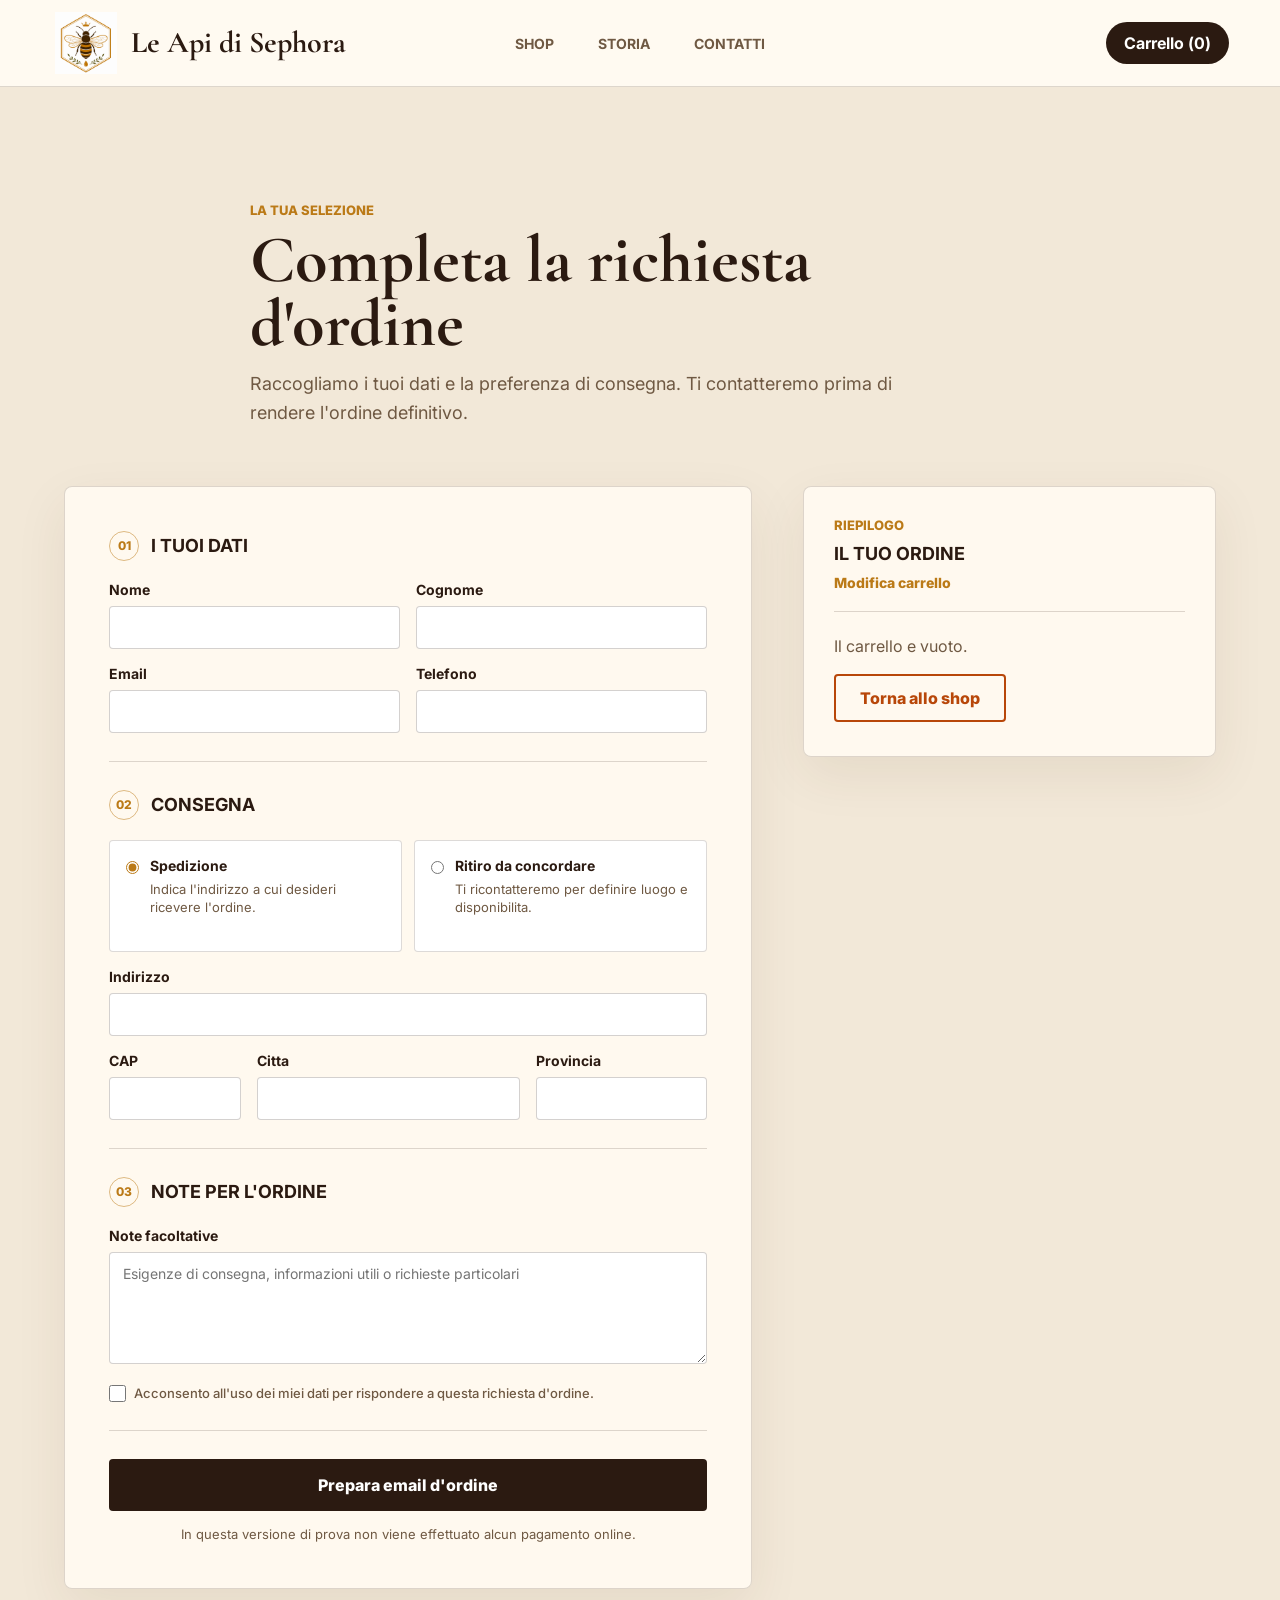
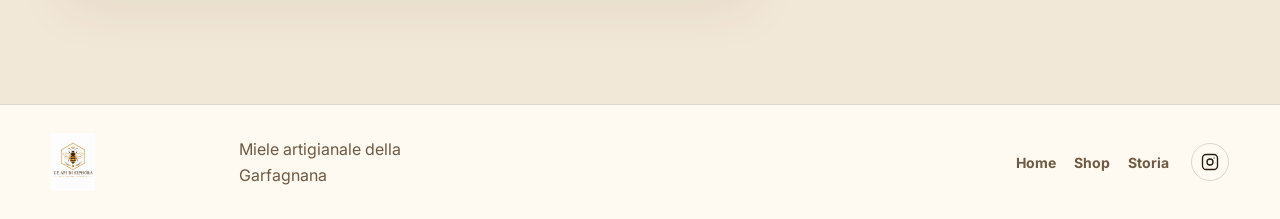
==== checkout.html @ 90dd8af6 "Add files via upload" ====
﻿<!doctype html>
<html lang="it">
  <head>
    <meta charset="utf-8">
    <meta name="viewport" content="width=device-width, initial-scale=1">
    <title>Checkout | Le Api di Sephora</title>
    <meta
      name="description"
      content="Completa la richiesta d'ordine di Le Api di Sephora."
    >
    <link rel="preconnect" href="https://fonts.googleapis.com">
    <link rel="preconnect" href="https://fonts.gstatic.com" crossorigin>
    <link
      href="https://fonts.googleapis.com/css2?family=Cormorant+Garamond:wght@500;600;700&family=Inter:wght@400;500;600;700&display=swap"
      rel="stylesheet"
    >
    <link rel="icon" type="image/png" href="logo-sephora.png">
    <link rel="stylesheet" href="styles.css">
  </head>
  <body class="checkout-body">
    <header class="site-header">
      <a class="brand" href="index.html#home" aria-label="Torna alla home - Le Api di Sephora" title="Torna alla home">
        <img src="logo-mark.png" alt="">
        <span>Le Api di Sephora</span>
      </a>
      <nav class="site-nav" aria-label="Navigazione principale">
        <a href="shop.html">Shop</a>
        <a href="index.html#storia">Storia</a>
        <a href="index.html#contatti">Contatti</a>
      </nav>
      <a class="header-action" href="shop.html#carrello">Carrello (<span id="cartCount">0</span>)</a>
    </header>

    <main>
      <section class="checkout-section" aria-labelledby="checkout-title">
        <div class="checkout-intro">
          <p class="eyebrow">La tua selezione</p>
          <h1 id="checkout-title">Completa la richiesta d'ordine</h1>
          <p>Raccogliamo i tuoi dati e la preferenza di consegna. Ti contatteremo prima di rendere l'ordine definitivo.</p>
        </div>

        <div class="checkout-layout" id="checkoutStage">
          <form class="checkout-form" id="checkoutForm">
            <section class="checkout-form-section" aria-labelledby="customer-title">
              <div class="checkout-section-heading">
                <span>01</span>
                <h2 id="customer-title">I tuoi dati</h2>
              </div>
              <div class="form-grid form-grid-two">
                <label>
                  Nome
                  <input type="text" name="firstName" autocomplete="given-name" required>
                </label>
                <label>
                  Cognome
                  <input type="text" name="lastName" autocomplete="family-name" required>
                </label>
              </div>
              <div class="form-grid form-grid-two">
                <label>
                  Email
                  <input type="email" name="email" autocomplete="email" required>
                </label>
                <label>
                  Telefono
                  <input type="tel" name="phone" autocomplete="tel" required>
                </label>
              </div>
            </section>

            <section class="checkout-form-section" aria-labelledby="delivery-title">
              <div class="checkout-section-heading">
                <span>02</span>
                <h2 id="delivery-title">Consegna</h2>
              </div>
              <div class="delivery-options" role="radiogroup" aria-label="Modalita di consegna">
                <label class="delivery-option">
                  <input type="radio" name="delivery" value="Spedizione" checked>
                  <span>
                    <strong>Spedizione</strong>
                    <small>Indica l'indirizzo a cui desideri ricevere l'ordine.</small>
                  </span>
                </label>
                <label class="delivery-option">
                  <input type="radio" name="delivery" value="Ritiro da concordare">
                  <span>
                    <strong>Ritiro da concordare</strong>
                    <small>Ti ricontatteremo per definire luogo e disponibilita.</small>
                  </span>
                </label>
              </div>

              <div class="shipping-fields" id="shippingFields">
                <div class="form-grid">
                  <label>
                    Indirizzo
                    <input type="text" name="address" autocomplete="street-address" required>
                  </label>
                </div>
                <div class="form-grid form-grid-three">
                  <label>
                    CAP
                    <input type="text" name="postalCode" inputmode="numeric" autocomplete="postal-code" required>
                  </label>
                  <label>
                    Citta
                    <input type="text" name="city" autocomplete="address-level2" required>
                  </label>
                  <label>
                    Provincia
                    <input type="text" name="province" autocomplete="address-level1" required>
                  </label>
                </div>
              </div>
            </section>

            <section class="checkout-form-section" aria-labelledby="notes-title">
              <div class="checkout-section-heading">
                <span>03</span>
                <h2 id="notes-title">Note per l'ordine</h2>
              </div>
              <label>
                Note facoltative
                <textarea name="notes" rows="4" placeholder="Esigenze di consegna, informazioni utili o richieste particolari"></textarea>
              </label>
              <label class="consent-label">
                <input type="checkbox" name="privacy" required>
                <span>Acconsento all'uso dei miei dati per rispondere a questa richiesta d'ordine.</span>
              </label>
            </section>

            <button class="submit-order-button" type="submit">Prepara email d'ordine</button>
            <p class="checkout-disclaimer">In questa versione di prova non viene effettuato alcun pagamento online.</p>
          </form>

          <aside class="checkout-summary" aria-labelledby="summary-title">
            <div class="checkout-summary-heading">
              <p class="eyebrow">Riepilogo</p>
              <h2 id="summary-title">Il tuo ordine</h2>
              <a href="shop.html#carrello">Modifica carrello</a>
            </div>
            <div class="checkout-empty" id="checkoutEmpty" hidden>
              <p>Il carrello e vuoto.</p>
              <a class="secondary-link" href="shop.html">Torna allo shop</a>
            </div>
            <div id="checkoutContent">
              <div class="checkout-items" id="checkoutItems" aria-live="polite"></div>
              <div class="checkout-totals">
                <div>
                  <span>Totale prodotti</span>
                  <strong id="checkoutSubtotal">EUR 0,00</strong>
                </div>
                <p>Il costo della consegna viene comunicato prima della conferma.</p>
              </div>
            </div>
          </aside>
        </div>

        <section class="checkout-success" id="checkoutSuccess" hidden aria-live="polite">
          <p class="eyebrow">Richiesta pronta</p>
          <h2>Il riepilogo e pronto per essere inviato.</h2>
          <p>Abbiamo aperto il tuo programma email con i dettagli dell'ordine. Invia il messaggio per ricevere la conferma di disponibilita.</p>
          <a class="primary-link" href="shop.html">Torna allo shop</a>
        </section>
      </section>
    </main>

    <footer class="site-footer">
      <div class="footer-brand">
        <img src="logo-sephora.png" alt="Le Api di Sephora">
        <p>Miele artigianale della Garfagnana</p>
      </div>
      <div class="footer-actions">
        <nav class="footer-nav" aria-label="Navigazione a fondo pagina">
          <a href="index.html#home">Home</a>
          <a href="shop.html">Shop</a>
          <a href="index.html#storia">Storia</a>
        </nav>
        <div class="footer-socials" aria-label="Social">
          <a class="social-link" href="https://www.instagram.com/leapidisephora/" target="_blank" rel="noopener noreferrer" aria-label="Segui Le Api di Sephora su Instagram" title="Instagram">
            <svg viewBox="0 0 24 24" aria-hidden="true" focusable="false">
              <rect x="2" y="2" width="20" height="20" rx="5" ry="5"></rect>
              <circle cx="12" cy="12" r="4"></circle>
              <circle cx="17.5" cy="6.5" r="0.8" fill="currentColor" stroke="none"></circle>
            </svg>
          </a>
        </div>
      </div>
    </footer>
    <script src="script.js" defer></script>
  </body>
</html>
---- styles.css ----
:root {
  --ink: #2b1a11;
  --muted: #6f5943;
  --honey: #bb7a17;
  --gold: #d99d2b;
  --cream: #fffaf1;
  --paper: #f8f0df;
  --leaf: #4f6f44;
  --line: rgba(43, 26, 17, 0.16);
  --shadow: 0 20px 60px rgba(80, 48, 17, 0.14);
  --header-height: 86px;
}

* {
  box-sizing: border-box;
}

html {
  scroll-behavior: smooth;
  scroll-padding-top: 96px;
}

body {
  margin: 0;
  color: var(--ink);
  background: var(--cream);
  font-family: Inter, system-ui, -apple-system, BlinkMacSystemFont, "Segoe UI", sans-serif;
}

img {
  display: block;
  max-width: 100%;
}

a {
  color: inherit;
}

.sr-only {
  position: absolute;
  width: 1px;
  height: 1px;
  padding: 0;
  margin: -1px;
  overflow: hidden;
  clip: rect(0, 0, 0, 0);
  white-space: nowrap;
  border: 0;
}

.site-header {
  position: sticky;
  top: 0;
  z-index: 100;
  display: grid;
  grid-template-columns: minmax(240px, 1fr) auto 1fr;
  align-items: center;
  gap: 24px;
  min-height: 86px;
  padding: 8px clamp(18px, 4vw, 56px);
  background: rgba(255, 250, 241, 0.92);
  border-bottom: 1px solid var(--line);
  backdrop-filter: blur(18px);
}

.brand {
  display: inline-flex;
  align-items: center;
  gap: 14px;
  width: max-content;
  max-width: 100%;
  min-height: 68px;
  padding: 4px 10px 4px 4px;
  border-radius: 8px;
  text-decoration: none;
  transition: background 160ms ease, transform 160ms ease;
}

.brand:hover,
.brand:focus-visible {
  background: rgba(187, 122, 23, 0.1);
}

.brand:focus-visible {
  outline: 3px solid rgba(187, 122, 23, 0.34);
  outline-offset: 3px;
}

.brand img {
  flex: 0 0 auto;
  width: 62px;
  height: 62px;
  object-fit: contain;
  object-position: left center;
}

.brand span {
  color: var(--ink);
  font-family: "Cormorant Garamond", Georgia, serif;
  font-size: clamp(25px, 2.35vw, 36px);
  font-weight: 700;
  line-height: 1;
  white-space: nowrap;
}

.site-nav {
  display: flex;
  justify-content: center;
  gap: clamp(18px, 4vw, 44px);
  font-size: 14px;
  font-weight: 700;
  text-transform: uppercase;
}

.site-nav a,
.header-action,
.product-card a {
  text-decoration: none;
}

.site-nav a {
  color: var(--muted);
}

.site-nav a:hover {
  color: var(--ink);
}

.site-nav a[aria-current="page"] {
  color: var(--ink);
}

.header-action {
  justify-self: end;
  display: inline-flex;
  align-items: center;
  justify-content: center;
  min-width: 108px;
  min-height: 42px;
  padding: 10px 18px;
  color: white;
  background: var(--ink);
  border-radius: 999px;
  font-weight: 700;
}

.hero {
  position: relative;
  display: grid;
  place-items: center;
  overflow: hidden;
  scroll-margin-top: 96px;
  height: auto;
  min-height: 0;
  background: #f8f0df;
}

.hero img {
  width: 100%;
  height: auto;
  max-width: none;
  max-height: none;
  object-fit: contain;
  object-position: center;
}

.intro-band {
  display: grid;
  grid-template-columns: repeat(3, minmax(0, 1fr));
  gap: 1px;
  background: var(--line);
  border-top: 1px solid var(--line);
  border-bottom: 1px solid var(--line);
}

.intro-item {
  min-height: 170px;
  padding: clamp(24px, 4vw, 42px);
  background: var(--cream);
}

.intro-icon {
  display: grid;
  place-items: center;
  width: 42px;
  height: 42px;
  margin-bottom: 18px;
  color: var(--honey);
  border: 1px solid rgba(187, 122, 23, 0.5);
  border-radius: 50%;
  font-family: "Cormorant Garamond", serif;
  font-weight: 700;
}

.intro-item strong {
  display: block;
  margin-bottom: 8px;
  font-size: 15px;
  text-transform: uppercase;
}

.intro-item p,
.product-card p,
.story-band p,
.contact-copy p,
.site-footer p {
  margin: 0;
  color: var(--muted);
  line-height: 1.65;
}

.home-shop-teaser {
  display: grid;
  grid-template-columns: minmax(300px, 0.95fr) minmax(360px, 1.05fr);
  align-items: center;
  gap: clamp(28px, 5vw, 80px);
  min-height: clamp(480px, 56vw, 680px);
  padding: clamp(58px, 8vw, 112px) clamp(24px, 6vw, 92px);
  background: #d2c2ad;
}

.home-shop-copy {
  position: relative;
  max-width: 720px;
}

.home-shop-intro {
  display: flex;
  align-items: center;
  gap: 10px;
  margin-bottom: 8px;
}

.home-shop-intro .eyebrow {
  margin: 0;
}

.bee-accent {
  display: block;
  flex: 0 0 auto;
  width: clamp(42px, 4vw, 56px);
  height: auto;
  margin: 0;
  filter: drop-shadow(0 9px 12px rgba(64, 37, 14, 0.18));
  pointer-events: none;
  transform: rotate(-7deg);
}

.home-shop-copy h2 {
  margin: 0;
  color: #b84709;
  font-family: Inter, system-ui, -apple-system, BlinkMacSystemFont, "Segoe UI", sans-serif;
  font-size: clamp(34px, 5vw, 60px);
  font-weight: 900;
  line-height: 0.98;
  text-transform: uppercase;
}

.home-shop-copy p:not(.eyebrow) {
  max-width: 680px;
  margin: 22px 0 0;
  color: #201611;
  font-size: clamp(17px, 1.55vw, 21px);
  line-height: 1.55;
}

.teaser-actions {
  display: flex;
  flex-wrap: wrap;
  gap: 14px;
  margin-top: 30px;
}

.primary-link,
.secondary-link {
  display: inline-flex;
  align-items: center;
  justify-content: center;
  min-height: 48px;
  padding: 12px 24px;
  border-radius: 4px;
  font-weight: 800;
  text-decoration: none;
}

.primary-link {
  color: white;
  background: #b84709;
}

.secondary-link {
  color: #b84709;
  border: 2px solid #b84709;
}

.home-shop-image {
  align-self: stretch;
  display: grid;
  align-items: end;
  margin: 0;
  overflow: hidden;
}

.home-shop-image img {
  width: 100%;
  height: 100%;
  max-width: none;
  object-fit: cover;
  object-position: 76% 62%;
}

.shop-section {
  width: 100%;
  margin: 0;
  padding: clamp(68px, 9vw, 116px) 0;
  background: #ffffff;
}

.section-heading {
  display: flex;
  align-items: end;
  justify-content: space-between;
  gap: 24px;
  margin-bottom: 30px;
}

.shop-note {
  max-width: 360px;
  margin: 0;
  color: var(--muted);
  line-height: 1.55;
}

.shop-layout {
  width: min(1320px, calc(100% - 48px));
  margin: 0 auto;
  display: grid;
  grid-template-columns: minmax(220px, 285px) minmax(0, 1fr);
  gap: clamp(28px, 4.8vw, 64px);
  align-items: start;
}

.catalog-sidebar {
  position: sticky;
  top: calc(var(--header-height) + 24px);
  display: grid;
  gap: 34px;
  align-self: start;
}

.shop-search h2,
.shop-categories h2 {
  margin: 0 0 14px;
  font-family: Inter, system-ui, -apple-system, BlinkMacSystemFont, "Segoe UI", sans-serif;
  font-size: 18px;
  line-height: 1.15;
  text-transform: uppercase;
}

.shop-search input {
  width: 100%;
  min-height: 42px;
  border: 0;
  border-bottom: 1px solid rgba(43, 26, 17, 0.22);
  border-radius: 0;
  padding: 8px 0;
  color: var(--ink);
  background: transparent;
  font: inherit;
  font-size: 16px;
}

.shop-search input:focus {
  outline: 0;
  border-color: var(--ink);
}

.shop-categories {
  display: grid;
  gap: 6px;
}

.shop-categories button {
  width: 100%;
  border: 0;
  padding: 3px 0;
  color: var(--ink);
  background: transparent;
  font: inherit;
  font-size: 18px;
  line-height: 1.35;
  text-align: left;
  cursor: pointer;
}

.shop-categories button:hover,
.shop-categories button.is-active {
  color: var(--honey);
}

.shop-main {
  min-width: 0;
}

.shop-toolbar {
  display: flex;
  align-items: center;
  justify-content: space-between;
  gap: 18px;
  margin-bottom: 24px;
  color: var(--ink);
  font-size: 12px;
  font-weight: 700;
  text-transform: uppercase;
}

.shop-toolbar p {
  margin: 0;
}

.filter-button {
  min-height: 34px;
  border: 1px solid rgba(43, 26, 17, 0.22);
  border-radius: 4px;
  padding: 7px 14px;
  color: var(--ink);
  background: white;
  font: inherit;
  font-weight: 800;
  text-transform: uppercase;
}

.sort-label select {
  min-height: 36px;
  border: 0;
  padding: 6px 22px 6px 8px;
  color: var(--ink);
  background: transparent;
  font: inherit;
  font-size: 14px;
  text-transform: none;
}

.eyebrow,
.product-kicker {
  margin: 0 0 8px;
  color: var(--honey);
  font-size: 13px;
  font-weight: 800;
  text-transform: uppercase;
}

h2,
h3 {
  font-family: "Cormorant Garamond", Georgia, serif;
  letter-spacing: 0;
}

h2 {
  max-width: 720px;
  margin: 0;
  font-size: clamp(38px, 6vw, 72px);
  line-height: 0.95;
}

h3 {
  margin: 0 0 16px;
  font-size: clamp(30px, 4vw, 44px);
  line-height: 1;
}

.product-grid {
  display: grid;
  grid-template-columns: repeat(3, minmax(0, 1fr));
  gap: 42px 24px;
}

.product-card {
  min-height: auto;
  display: grid;
  gap: 16px;
  padding: 0;
  background: transparent;
  border: 0;
  border-radius: 0;
  box-shadow: none;
}

.product-card.featured {
  background: transparent;
}

.product-card[hidden] {
  display: none;
}

.product-media {
  margin: 0;
  aspect-ratio: 1;
  overflow: hidden;
  background: #dfddd7;
  border: 1px solid rgba(43, 26, 17, 0.08);
  border-radius: 3px;
}

.product-media img {
  width: 100%;
  height: 100%;
  max-width: none;
  object-fit: cover;
  object-position: var(--focus, center) 66%;
  transform: scale(1.18);
  transition: transform 420ms ease, filter 420ms ease;
}

.product-card:hover .product-media img {
  filter: saturate(1.04);
  transform: scale(1.24);
}

.product-info {
  display: grid;
  gap: 9px;
}

body.enhanced-motion .product-card {
  opacity: 0;
  transform: translateY(18px);
  transition: opacity 420ms ease, transform 420ms ease;
}

body.enhanced-motion .product-card.is-visible {
  opacity: 1;
  transform: translateY(0);
}

.product-info .product-kicker {
  margin-bottom: 0;
}

.product-card h3 {
  margin: 0;
  font-family: Inter, system-ui, -apple-system, BlinkMacSystemFont, "Segoe UI", sans-serif;
  font-size: clamp(18px, 1.75vw, 23px);
  font-weight: 900;
  line-height: 1.08;
  text-transform: uppercase;
}

.product-info > p:not(.product-kicker) {
  min-height: 42px;
  margin: 0;
  color: var(--muted);
  font-size: 14px;
  line-height: 1.45;
}

.price-row {
  display: flex;
  align-items: baseline;
  justify-content: space-between;
  gap: 12px;
  margin-top: 2px;
  padding-top: 0;
}

.price-row strong {
  color: var(--ink);
  font-size: 16px;
}

.price-row span,
.select-label,
.buy-row label {
  color: var(--muted);
  font-size: 11px;
  font-weight: 800;
  text-transform: uppercase;
}

.select-label {
  display: grid;
  gap: 8px;
  margin-top: 4px;
}

.select-label select,
.buy-row input {
  width: 100%;
  min-height: 38px;
  border: 1px solid rgba(43, 26, 17, 0.18);
  border-radius: 4px;
  padding: 8px 9px;
  color: var(--ink);
  background: white;
  font: inherit;
}

.buy-row {
  display: grid;
  grid-template-columns: 72px 1fr;
  gap: 8px;
  align-items: end;
  margin-top: 4px;
}

.buy-row label {
  display: grid;
  gap: 8px;
}

.buy-row button,
.checkout-button {
  display: inline-flex;
  align-items: center;
  justify-content: center;
  min-height: 40px;
  border: 0;
  border-radius: 4px;
  color: white;
  background: var(--ink);
  font: inherit;
  font-weight: 800;
  text-decoration: none;
  cursor: pointer;
}

.buy-row button:hover,
.checkout-button:hover {
  background: var(--honey);
}

.cart-panel {
  position: relative;
  top: auto;
  padding: 22px 0 0;
  background: transparent;
  border: 0;
  border-top: 1px solid rgba(43, 26, 17, 0.18);
  border-radius: 0;
  box-shadow: none;
}

.cart-heading h2 {
  margin: 0 0 16px;
  font-family: Inter, system-ui, -apple-system, BlinkMacSystemFont, "Segoe UI", sans-serif;
  font-size: 18px;
  line-height: 1.15;
  text-transform: uppercase;
}

.cart-empty {
  padding: 18px 0;
  color: var(--muted);
  line-height: 1.5;
}

.cart-list {
  display: grid;
  gap: 12px;
}

.cart-item {
  display: grid;
  gap: 8px;
  padding: 14px 0;
  border-top: 1px solid var(--line);
}

.cart-item:first-child {
  border-top: 0;
}

.cart-item-title {
  display: flex;
  justify-content: space-between;
  gap: 12px;
  font-weight: 800;
}

.cart-item-meta,
.cart-item-actions {
  display: flex;
  align-items: center;
  justify-content: space-between;
  gap: 10px;
  color: var(--muted);
  font-size: 14px;
}

.cart-item-actions button {
  min-width: 30px;
  height: 30px;
  border: 1px solid var(--line);
  border-radius: 4px;
  color: var(--ink);
  background: #fffaf1;
  font-weight: 800;
  cursor: pointer;
}

.cart-total {
  display: flex;
  align-items: center;
  justify-content: space-between;
  gap: 12px;
  margin-top: 18px;
  padding-top: 18px;
  border-top: 1px solid var(--line);
  font-size: 18px;
  font-weight: 800;
}

.checkout-button {
  width: 100%;
  margin-top: 18px;
}

.copy-order-button,
.clear-cart-button {
  width: 100%;
  min-height: 38px;
  margin-top: 10px;
  border: 1px solid rgba(43, 26, 17, 0.18);
  border-radius: 4px;
  background: transparent;
  color: var(--ink);
  font: inherit;
  font-weight: 800;
  cursor: pointer;
}

.copy-order-button:hover,
.clear-cart-button:hover {
  border-color: rgba(187, 122, 23, 0.5);
  background: #fff4dc;
}

.cart-status {
  min-height: 22px;
  margin: 12px 0 0;
  color: var(--leaf);
  font-size: 14px;
  font-weight: 800;
}

.checkout-button.disabled {
  pointer-events: none;
  opacity: 0.45;
}

.story-band {
  display: grid;
  grid-template-columns: minmax(300px, 0.9fr) minmax(360px, 1.1fr);
  gap: clamp(36px, 7vw, 96px);
  align-items: center;
  padding: clamp(58px, 8vw, 96px) clamp(18px, 6vw, 76px);
  color: var(--cream);
  background: var(--ink);
}

.story-band .eyebrow,
.story-band h2,
.story-band p {
  color: var(--cream);
}

.story-band p {
  font-size: clamp(17px, 2vw, 21px);
  opacity: 0.82;
}

.story-copy {
  display: grid;
  gap: 26px;
  margin-top: 28px;
}

.story-list {
  display: grid;
  gap: 10px;
  margin: 0;
  padding: 18px 0 0;
  border-top: 1px solid rgba(255, 250, 241, 0.3);
  list-style: none;
}

.story-list li {
  color: var(--cream);
  font-weight: 700;
}

.story-media {
  min-height: clamp(360px, 40vw, 560px);
  margin: 0;
  overflow: hidden;
  border: 1px solid rgba(255, 250, 241, 0.18);
  border-radius: 4px;
}

.story-media img {
  width: 100%;
  height: 100%;
  max-width: none;
  object-fit: cover;
  object-position: center;
}

.order-steps {
  padding: clamp(64px, 9vw, 112px) clamp(18px, 6vw, 76px);
  background: var(--paper);
}

.section-intro {
  width: min(760px, 100%);
}

.section-intro h2 {
  margin: 0;
}

.process-grid {
  display: grid;
  grid-template-columns: repeat(3, minmax(0, 1fr));
  gap: clamp(24px, 5vw, 72px);
  width: min(1180px, 100%);
  margin: clamp(38px, 6vw, 70px) 0 0;
  padding: 0;
  list-style: none;
}

.process-grid li {
  padding-top: 18px;
  border-top: 2px solid var(--gold);
}

.process-grid span {
  display: block;
  margin-bottom: 18px;
  color: var(--honey);
  font-size: 13px;
  font-weight: 800;
}

.process-grid h3 {
  margin: 0 0 10px;
  font-family: Inter, system-ui, -apple-system, BlinkMacSystemFont, "Segoe UI", sans-serif;
  font-size: 20px;
  text-transform: uppercase;
}

.process-grid p {
  margin: 0;
  color: var(--muted);
  line-height: 1.6;
}

.faq-section {
  display: grid;
  grid-template-columns: minmax(280px, 0.8fr) minmax(380px, 1.2fr);
  gap: clamp(34px, 8vw, 110px);
  width: min(1180px, calc(100% - 36px));
  margin: 0 auto;
  padding: clamp(70px, 10vw, 130px) 0;
  align-items: start;
}

.faq-list {
  border-top: 1px solid var(--line);
}

.faq-list details {
  border-bottom: 1px solid var(--line);
}

.faq-list summary {
  position: relative;
  padding: 20px 32px 20px 0;
  color: var(--ink);
  cursor: pointer;
  font-weight: 800;
  list-style: none;
}

.faq-list summary::-webkit-details-marker {
  display: none;
}

.faq-list summary::after {
  content: "+";
  position: absolute;
  right: 4px;
  top: 16px;
  color: var(--honey);
  font-size: 24px;
  font-weight: 400;
}

.faq-list details[open] summary::after {
  content: "-";
}

.faq-list p {
  max-width: 680px;
  margin: 0 0 20px;
  color: var(--muted);
  line-height: 1.65;
}

.contact-section {
  display: grid;
  grid-template-columns: minmax(280px, 0.9fr) minmax(320px, 520px);
  gap: clamp(32px, 7vw, 80px);
  width: min(1180px, calc(100% - 36px));
  margin: 0 auto;
  padding: clamp(64px, 9vw, 112px) 0;
  align-items: start;
}

.contact-copy p {
  max-width: 560px;
  margin-top: 22px;
}

.contact-form {
  display: grid;
  gap: 16px;
  padding: clamp(20px, 4vw, 32px);
  background: var(--paper);
  border: 1px solid var(--line);
  border-radius: 8px;
}

.contact-form label {
  display: grid;
  gap: 8px;
  color: var(--muted);
  font-size: 13px;
  font-weight: 800;
  text-transform: uppercase;
}

.contact-form input,
.contact-form textarea {
  width: 100%;
  border: 1px solid rgba(43, 26, 17, 0.2);
  border-radius: 6px;
  padding: 13px 14px;
  color: var(--ink);
  background: rgba(255, 255, 255, 0.82);
  font: inherit;
}

.contact-form input:focus,
.contact-form textarea:focus {
  outline: 3px solid rgba(217, 157, 43, 0.32);
  border-color: var(--gold);
}

.contact-form button {
  min-height: 48px;
  border: 0;
  border-radius: 999px;
  color: white;
  background: var(--honey);
  font: inherit;
  font-weight: 800;
  cursor: pointer;
}

.contact-form button:hover {
  background: #9d6411;
}

.site-footer {
  display: flex;
  align-items: center;
  justify-content: space-between;
  gap: 16px;
  padding: 28px clamp(18px, 4vw, 56px);
  border-top: 1px solid var(--line);
}

.site-footer img {
  width: 170px;
  height: 58px;
  object-fit: contain;
  object-position: left center;
}

.footer-brand {
  display: flex;
  align-items: center;
  gap: 18px;
}

.footer-brand p {
  max-width: 230px;
}

.footer-nav {
  display: flex;
  flex-wrap: wrap;
  justify-content: flex-end;
  gap: 18px;
}

.footer-actions {
  display: flex;
  align-items: center;
  justify-content: flex-end;
  gap: 22px;
}

.footer-nav a {
  color: var(--muted);
  font-size: 14px;
  font-weight: 700;
  text-decoration: none;
}

.footer-nav a:hover {
  color: var(--ink);
}

.footer-socials {
  display: flex;
  align-items: center;
}

.social-link {
  display: inline-flex;
  align-items: center;
  justify-content: center;
  width: 38px;
  height: 38px;
  color: var(--ink);
  border: 1px solid var(--line);
  border-radius: 50%;
  background: transparent;
  transition: color 160ms ease, border-color 160ms ease, background 160ms ease, transform 160ms ease;
}

.social-link:hover {
  color: white;
  border-color: var(--honey);
  background: var(--honey);
  transform: translateY(-1px);
}

.social-link:focus-visible {
  outline: 3px solid rgba(217, 157, 43, 0.35);
  outline-offset: 3px;
}

.social-link svg {
  width: 18px;
  height: 18px;
  fill: none;
  stroke: currentColor;
  stroke-linecap: round;
  stroke-linejoin: round;
  stroke-width: 1.8;
}

.checkout-section {
  padding: clamp(64px, 9vw, 116px) clamp(18px, 5vw, 72px);
  background: #f2e8d8;
}

.checkout-intro,
.checkout-layout,
.checkout-success {
  width: min(100%, 1180px);
  margin-right: auto;
  margin-left: auto;
}

.checkout-intro {
  max-width: 780px;
  margin-bottom: clamp(32px, 5vw, 58px);
}

.checkout-intro h1,
.checkout-success h2 {
  margin: 10px 0 14px;
  font-family: "Cormorant Garamond", Georgia, serif;
  font-size: clamp(42px, 5.2vw, 68px);
  line-height: 0.96;
}

.checkout-intro > p:last-child {
  max-width: 680px;
  margin: 0;
  color: var(--muted);
  font-size: 18px;
  line-height: 1.6;
}

.checkout-layout {
  display: grid;
  grid-template-columns: minmax(0, 1.25fr) minmax(300px, 0.75fr);
  align-items: start;
  gap: clamp(24px, 4vw, 56px);
}

.checkout-form,
.checkout-summary,
.checkout-success {
  border: 1px solid var(--line);
  border-radius: 8px;
  background: rgba(255, 250, 241, 0.94);
  box-shadow: 0 18px 52px rgba(80, 48, 17, 0.08);
}

.checkout-form {
  padding: clamp(24px, 4vw, 44px);
}

.checkout-form-section {
  padding: 0 0 28px;
  margin: 0 0 28px;
  border-bottom: 1px solid var(--line);
}

.checkout-section-heading {
  display: flex;
  align-items: center;
  gap: 12px;
  margin-bottom: 20px;
}

.checkout-section-heading span {
  display: inline-flex;
  align-items: center;
  justify-content: center;
  width: 30px;
  height: 30px;
  color: var(--honey);
  border: 1px solid rgba(187, 122, 23, 0.5);
  border-radius: 50%;
  font-size: 12px;
  font-weight: 800;
}

.checkout-section-heading h2,
.checkout-summary h2 {
  margin: 0;
  font-family: Inter, system-ui, -apple-system, BlinkMacSystemFont, "Segoe UI", sans-serif;
  font-size: 18px;
  line-height: 1.2;
  text-transform: uppercase;
}

.form-grid {
  display: grid;
  gap: 16px;
  margin-top: 16px;
}

.form-grid:first-of-type {
  margin-top: 0;
}

.form-grid-two {
  grid-template-columns: repeat(2, minmax(0, 1fr));
}

.form-grid-three {
  grid-template-columns: 0.5fr 1fr 0.65fr;
}

.checkout-form label {
  display: grid;
  gap: 8px;
  color: var(--ink);
  font-size: 14px;
  font-weight: 700;
}

.checkout-form input:not([type="radio"]):not([type="checkbox"]),
.checkout-form textarea {
  width: 100%;
  border: 1px solid rgba(43, 26, 17, 0.2);
  border-radius: 4px;
  padding: 12px 13px;
  color: var(--ink);
  background: white;
  font: inherit;
  font-weight: 400;
}

.checkout-form textarea {
  min-height: 112px;
  resize: vertical;
}

.checkout-form input:focus,
.checkout-form textarea:focus {
  outline: 3px solid rgba(217, 157, 43, 0.26);
  border-color: var(--gold);
}

.delivery-options {
  display: grid;
  grid-template-columns: repeat(2, minmax(0, 1fr));
  gap: 12px;
}

.delivery-option {
  display: flex !important;
  align-items: flex-start;
  gap: 11px !important;
  min-height: 112px;
  padding: 16px;
  border: 1px solid var(--line);
  border-radius: 4px;
  background: white;
  cursor: pointer;
}

.delivery-option input {
  width: 17px;
  height: 17px;
  margin: 2px 0 0;
  accent-color: var(--honey);
}

.delivery-option span {
  display: grid;
  gap: 6px;
}

.delivery-option small {
  color: var(--muted);
  font-size: 13px;
  font-weight: 400;
  line-height: 1.45;
}

.shipping-fields {
  margin-top: 16px;
}

.consent-label {
  grid-template-columns: auto 1fr;
  align-items: start;
  margin-top: 20px;
  color: var(--muted) !important;
  font-size: 13px !important;
  font-weight: 500 !important;
  line-height: 1.45;
}

.consent-label input {
  width: 17px;
  height: 17px;
  margin: 1px 0 0;
  accent-color: var(--honey);
}

.submit-order-button {
  width: 100%;
  min-height: 52px;
  border: 0;
  border-radius: 4px;
  color: white;
  background: var(--ink);
  font: inherit;
  font-weight: 800;
  cursor: pointer;
  transition: background 160ms ease, transform 160ms ease;
}

.submit-order-button:hover {
  background: var(--honey);
}

.submit-order-button:active {
  transform: translateY(1px);
}

.checkout-disclaimer {
  margin: 14px 0 0;
  color: var(--muted);
  font-size: 13px;
  line-height: 1.45;
  text-align: center;
}

.checkout-summary {
  position: sticky;
  top: calc(var(--header-height) + 22px);
  padding: clamp(22px, 3vw, 30px);
}

.checkout-summary-heading {
  display: grid;
  gap: 10px;
  padding-bottom: 20px;
  border-bottom: 1px solid var(--line);
}

.checkout-summary-heading .eyebrow {
  margin: 0;
}

.checkout-summary-heading a {
  width: max-content;
  color: var(--honey);
  font-size: 14px;
  font-weight: 800;
  text-decoration: none;
}

.checkout-summary-heading a:hover {
  color: var(--ink);
}

.checkout-items {
  display: grid;
}

.checkout-item {
  display: grid;
  grid-template-columns: minmax(0, 1fr) auto;
  gap: 18px;
  padding: 18px 0;
  border-bottom: 1px solid var(--line);
}

.checkout-item > div {
  display: grid;
  gap: 5px;
}

.checkout-item strong {
  font-size: 14px;
  line-height: 1.35;
}

.checkout-item span {
  color: var(--muted);
  font-size: 13px;
}

.checkout-totals {
  padding-top: 20px;
}

.checkout-totals > div {
  display: flex;
  align-items: center;
  justify-content: space-between;
  gap: 16px;
  font-size: 17px;
}

.checkout-totals > div strong {
  white-space: nowrap;
}

.checkout-totals p {
  margin: 14px 0 0;
  color: var(--muted);
  font-size: 13px;
  line-height: 1.45;
}

.checkout-empty {
  padding: 24px 0 4px;
}

.checkout-empty p {
  margin: 0 0 18px;
  color: var(--muted);
}

.checkout-success {
  max-width: 680px;
  margin-top: clamp(40px, 7vw, 80px);
  padding: clamp(32px, 5vw, 56px);
  text-align: center;
}

.checkout-success .eyebrow,
.checkout-success p {
  margin-right: auto;
  margin-left: auto;
}

.checkout-success > p:not(.eyebrow) {
  max-width: 510px;
  color: var(--muted);
  line-height: 1.6;
}

.checkout-success .primary-link {
  margin-top: 14px;
}

@media (max-width: 860px) {
  html {
    scroll-padding-top: 136px;
  }

  :root {
    --header-height: 136px;
  }

  .site-header {
    grid-template-columns: minmax(220px, 1fr) auto;
  }

  .site-nav {
    grid-column: 1 / -1;
    order: 3;
    justify-content: start;
    overflow-x: auto;
    padding-top: 6px;
  }

  .hero img {
    max-height: 100%;
    object-position: center;
  }

  .intro-band,
  .home-shop-teaser,
  .shop-layout,
  .story-band,
  .faq-section,
  .contact-section,
  .checkout-layout {
    grid-template-columns: 1fr;
  }

  .process-grid {
    grid-template-columns: 1fr;
    max-width: 720px;
  }

  .catalog-sidebar,
  .cart-panel,
  .checkout-summary {
    position: static;
  }

  .product-grid {
    grid-template-columns: repeat(2, minmax(0, 1fr));
  }

  .shop-toolbar {
    align-items: flex-start;
    flex-wrap: wrap;
  }

  .section-heading {
    display: block;
  }

  .home-shop-image {
    min-height: 360px;
  }

  .story-media {
    min-height: 420px;
  }
}

@media (max-width: 560px) {
  html {
    scroll-padding-top: 118px;
  }

  :root {
    --header-height: 118px;
  }

  .site-header {
    grid-template-columns: minmax(0, 1fr) auto;
    min-height: auto;
    padding: 12px 16px;
    gap: 12px;
  }

  .brand img {
    width: 46px;
    height: 46px;
  }

  .brand span {
    max-width: 118px;
    font-size: 21px;
    white-space: normal;
  }

  .header-action {
    min-width: 88px;
    min-height: 38px;
    padding: 8px 14px;
  }

  .hero img {
    max-height: 100%;
    object-position: center;
  }

  .shop-layout {
    width: min(100% - 32px, 1320px);
  }

  .home-shop-teaser {
    padding: 46px 18px;
  }

  .home-shop-copy h2 {
    font-size: clamp(30px, 10vw, 44px);
  }

  .home-shop-image {
    min-height: 300px;
  }

  .bee-accent {
    width: 42px;
  }

  .story-media {
    min-height: 300px;
  }

  .shop-toolbar {
    display: grid;
  }

  .product-grid {
    grid-template-columns: 1fr;
    gap: 34px;
  }

  .intro-item,
  .product-card {
    min-height: auto;
  }

  .buy-row {
    grid-template-columns: 1fr;
  }

  .site-footer {
    display: grid;
  }

  .form-grid-three {
    grid-template-columns: 0.6fr 1fr 0.7fr;
  }

  .footer-brand {
    align-items: flex-start;
    flex-direction: column;
  }

  .footer-nav {
    justify-content: flex-start;
  }

  .footer-actions {
    justify-content: flex-start;
  }

  .checkout-section {
    padding: 52px 16px;
  }

  .checkout-form,
  .checkout-summary {
    padding: 22px;
  }

  .form-grid-two,
  .form-grid-three,
  .delivery-options {
    grid-template-columns: 1fr;
  }

  .delivery-option {
    min-height: auto;
  }
}

@media (prefers-reduced-motion: reduce) {
  html {
    scroll-behavior: auto;
  }

  *,
  *::before,
  *::after {
    animation-duration: 0.001ms !important;
    animation-iteration-count: 1 !important;
    transition-duration: 0.001ms !important;
  }

}
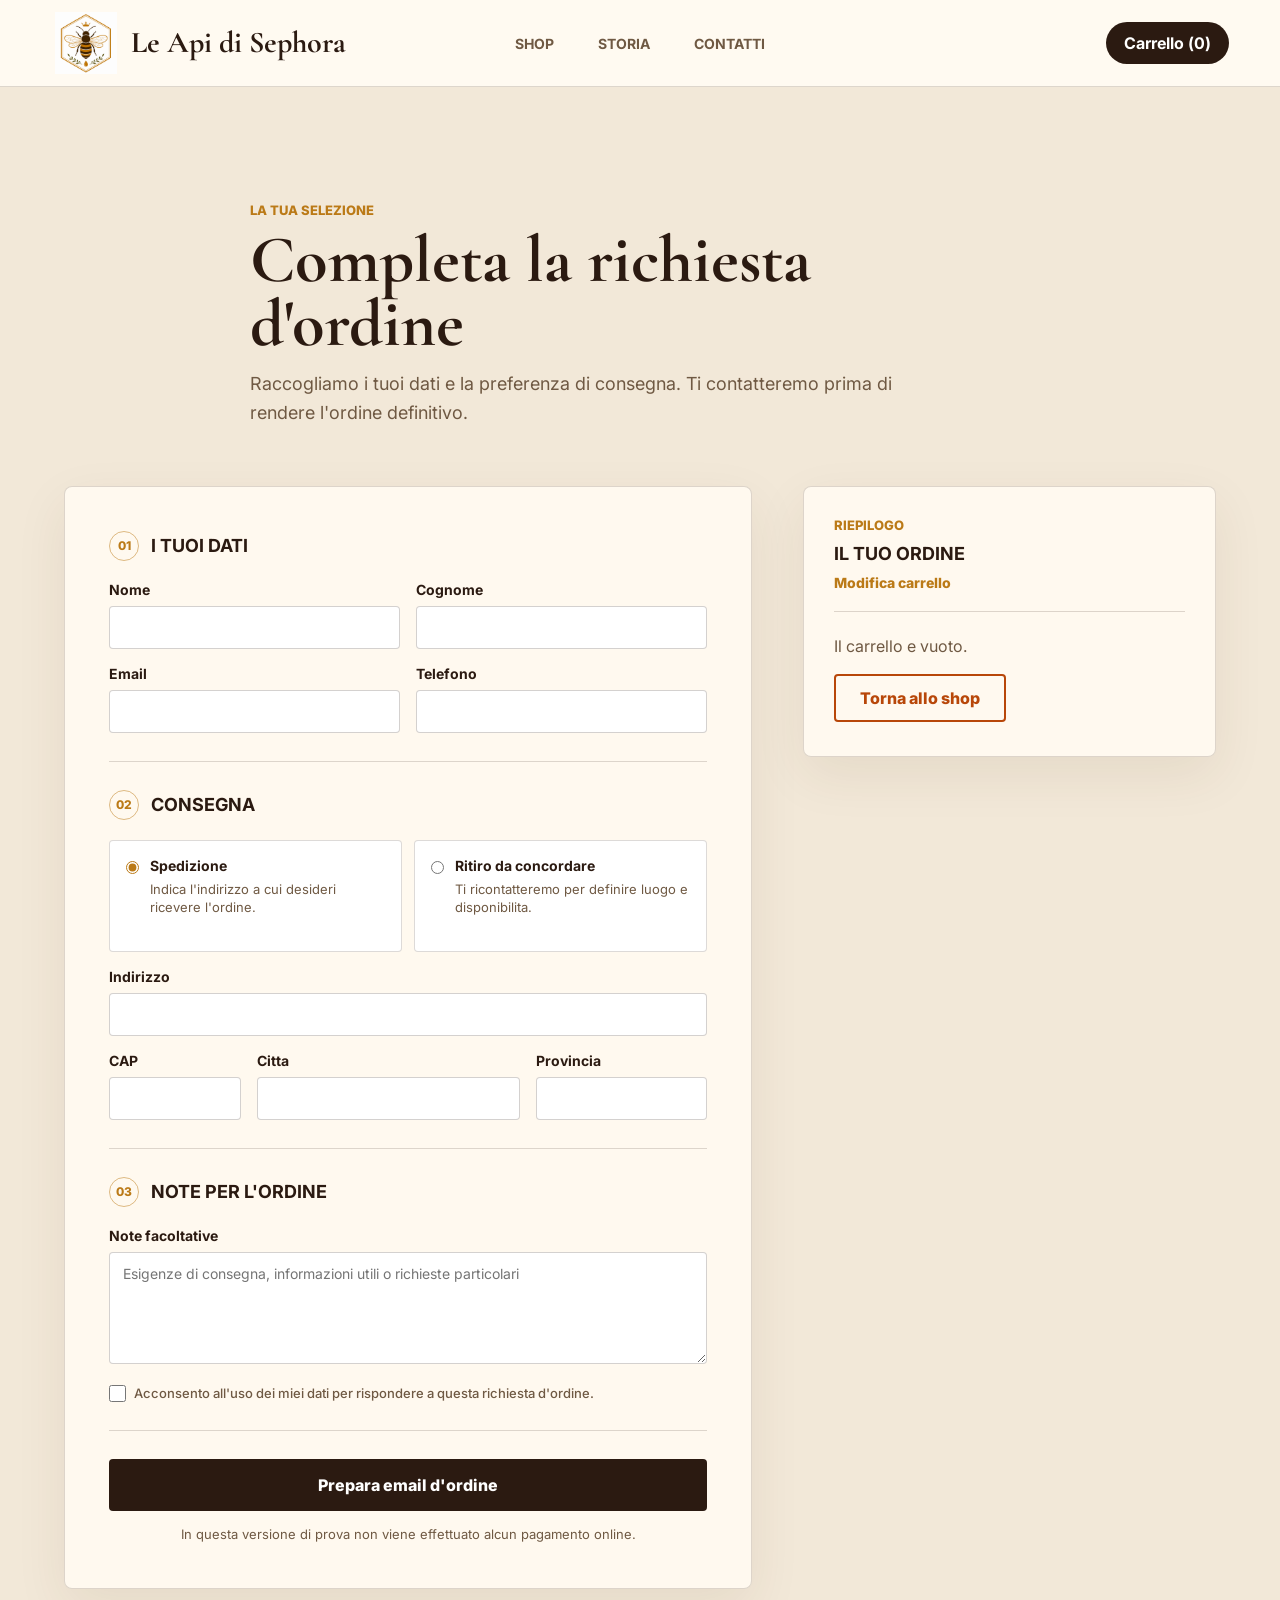
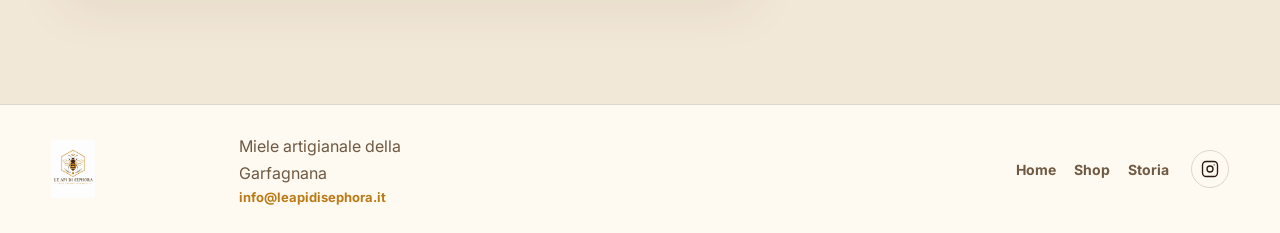
==== commit 49456ca3: "Add files via upload" ====
--- a/checkout.html
+++ b/checkout.html
@@ -167,8 +167,11 @@
 
     <footer class="site-footer">
       <div class="footer-brand">
-        <img src="logo-sephora.png" alt="Le Api di Sephora">
-        <p>Miele artigianale della Garfagnana</p>
+        <img src="logo-sephora.png" alt="Le Api di Sephora" loading="lazy" decoding="async">
+        <div class="footer-brand-copy">
+          <p>Miele artigianale della Garfagnana</p>
+          <a href="mailto:info@leapidisephora.it">info@leapidisephora.it</a>
+        </div>
       </div>
       <div class="footer-actions">
         <nav class="footer-nav" aria-label="Navigazione a fondo pagina">
--- a/styles.css
+++ b/styles.css
@@ -164,42 +164,64 @@
   object-position: center;
 }
 
-.intro-band {
-  display: grid;
-  grid-template-columns: repeat(3, minmax(0, 1fr));
-  gap: 1px;
-  background: var(--line);
-  border-top: 1px solid var(--line);
-  border-bottom: 1px solid var(--line);
-}
-
-.intro-item {
-  min-height: 170px;
-  padding: clamp(24px, 4vw, 42px);
-  background: var(--cream);
-}
-
-.intro-icon {
-  display: grid;
-  place-items: center;
-  width: 42px;
-  height: 42px;
-  margin-bottom: 18px;
-  color: var(--honey);
-  border: 1px solid rgba(187, 122, 23, 0.5);
-  border-radius: 50%;
-  font-family: "Cormorant Garamond", serif;
-  font-weight: 700;
-}
-
-.intro-item strong {
-  display: block;
-  margin-bottom: 8px;
-  font-size: 15px;
+.hero-content {
+  position: absolute;
+  top: clamp(26px, 4vw, 70px);
+  left: 50%;
+  z-index: 1;
+  display: grid;
+  justify-items: center;
+  width: min(760px, calc(100% - 40px));
+  color: var(--ink);
+  text-align: center;
+  transform: translateX(-50%);
+}
+
+.hero-eyebrow {
+  margin: 0 0 8px;
+  color: #8d5d16;
+  font-size: clamp(11px, 1.1vw, 15px);
+  font-weight: 800;
   text-transform: uppercase;
 }
 
-.intro-item p,
+.hero-content h1 {
+  margin: 0;
+  font-family: "Cormorant Garamond", Georgia, serif;
+  font-size: clamp(44px, 5.6vw, 82px);
+  line-height: 0.94;
+  text-shadow: 0 2px 18px rgba(255, 250, 241, 0.72);
+}
+
+.hero-content > p:not(.hero-eyebrow) {
+  max-width: 610px;
+  margin: 12px 0 0;
+  font-size: clamp(15px, 1.35vw, 19px);
+  line-height: 1.45;
+  text-shadow: 0 2px 14px rgba(255, 250, 241, 0.84);
+}
+
+.hero-content a {
+  display: inline-flex;
+  align-items: center;
+  justify-content: center;
+  min-height: 44px;
+  margin-top: 18px;
+  padding: 10px 20px;
+  color: white;
+  border-radius: 4px;
+  background: var(--ink);
+  font-size: 14px;
+  font-weight: 800;
+  text-decoration: none;
+  transition: background 160ms ease, transform 160ms ease;
+}
+
+.hero-content a:hover {
+  background: var(--honey);
+  transform: translateY(-1px);
+}
+
 .product-card p,
 .story-band p,
 .contact-copy p,
@@ -209,68 +231,6 @@
   line-height: 1.65;
 }
 
-.home-shop-teaser {
-  display: grid;
-  grid-template-columns: minmax(300px, 0.95fr) minmax(360px, 1.05fr);
-  align-items: center;
-  gap: clamp(28px, 5vw, 80px);
-  min-height: clamp(480px, 56vw, 680px);
-  padding: clamp(58px, 8vw, 112px) clamp(24px, 6vw, 92px);
-  background: #d2c2ad;
-}
-
-.home-shop-copy {
-  position: relative;
-  max-width: 720px;
-}
-
-.home-shop-intro {
-  display: flex;
-  align-items: center;
-  gap: 10px;
-  margin-bottom: 8px;
-}
-
-.home-shop-intro .eyebrow {
-  margin: 0;
-}
-
-.bee-accent {
-  display: block;
-  flex: 0 0 auto;
-  width: clamp(42px, 4vw, 56px);
-  height: auto;
-  margin: 0;
-  filter: drop-shadow(0 9px 12px rgba(64, 37, 14, 0.18));
-  pointer-events: none;
-  transform: rotate(-7deg);
-}
-
-.home-shop-copy h2 {
-  margin: 0;
-  color: #b84709;
-  font-family: Inter, system-ui, -apple-system, BlinkMacSystemFont, "Segoe UI", sans-serif;
-  font-size: clamp(34px, 5vw, 60px);
-  font-weight: 900;
-  line-height: 0.98;
-  text-transform: uppercase;
-}
-
-.home-shop-copy p:not(.eyebrow) {
-  max-width: 680px;
-  margin: 22px 0 0;
-  color: #201611;
-  font-size: clamp(17px, 1.55vw, 21px);
-  line-height: 1.55;
-}
-
-.teaser-actions {
-  display: flex;
-  flex-wrap: wrap;
-  gap: 14px;
-  margin-top: 30px;
-}
-
 .primary-link,
 .secondary-link {
   display: inline-flex;
@@ -291,22 +251,6 @@
 .secondary-link {
   color: #b84709;
   border: 2px solid #b84709;
-}
-
-.home-shop-image {
-  align-self: stretch;
-  display: grid;
-  align-items: end;
-  margin: 0;
-  overflow: hidden;
-}
-
-.home-shop-image img {
-  width: 100%;
-  height: 100%;
-  max-width: none;
-  object-fit: cover;
-  object-position: 76% 62%;
 }
 
 .shop-section {
@@ -806,6 +750,62 @@
   object-position: center;
 }
 
+.shop-paths {
+  padding: clamp(68px, 9vw, 112px) clamp(18px, 6vw, 76px);
+  background: #ffffff;
+}
+
+.shop-paths-grid {
+  display: grid;
+  grid-template-columns: repeat(3, minmax(0, 1fr));
+  gap: clamp(24px, 4vw, 56px);
+  width: min(1180px, 100%);
+  margin-top: clamp(38px, 6vw, 66px);
+}
+
+.shop-paths-grid a {
+  display: grid;
+  align-content: start;
+  min-height: 240px;
+  padding: 22px 0 0;
+  color: var(--ink);
+  border-top: 2px solid var(--gold);
+  text-decoration: none;
+  transition: color 160ms ease, transform 160ms ease;
+}
+
+.shop-paths-grid a:hover {
+  color: var(--honey);
+  transform: translateY(-2px);
+}
+
+.shop-paths-grid span {
+  margin-bottom: 24px;
+  color: var(--honey);
+  font-size: 13px;
+  font-weight: 800;
+}
+
+.shop-paths-grid h3 {
+  margin: 0 0 12px;
+  font-family: "Cormorant Garamond", Georgia, serif;
+  font-size: clamp(30px, 3vw, 42px);
+  line-height: 1;
+}
+
+.shop-paths-grid p {
+  max-width: 330px;
+  margin: 0 0 26px;
+  color: var(--muted);
+  line-height: 1.6;
+}
+
+.shop-paths-grid strong {
+  margin-top: auto;
+  font-size: 13px;
+  text-transform: uppercase;
+}
+
 .order-steps {
   padding: clamp(64px, 9vw, 112px) clamp(18px, 6vw, 76px);
   background: var(--paper);
@@ -855,56 +855,9 @@
   line-height: 1.6;
 }
 
-.faq-section {
-  display: grid;
-  grid-template-columns: minmax(280px, 0.8fr) minmax(380px, 1.2fr);
-  gap: clamp(34px, 8vw, 110px);
-  width: min(1180px, calc(100% - 36px));
-  margin: 0 auto;
-  padding: clamp(70px, 10vw, 130px) 0;
-  align-items: start;
-}
-
-.faq-list {
-  border-top: 1px solid var(--line);
-}
-
-.faq-list details {
-  border-bottom: 1px solid var(--line);
-}
-
-.faq-list summary {
-  position: relative;
-  padding: 20px 32px 20px 0;
-  color: var(--ink);
-  cursor: pointer;
-  font-weight: 800;
-  list-style: none;
-}
-
-.faq-list summary::-webkit-details-marker {
-  display: none;
-}
-
-.faq-list summary::after {
-  content: "+";
-  position: absolute;
-  right: 4px;
-  top: 16px;
-  color: var(--honey);
-  font-size: 24px;
-  font-weight: 400;
-}
-
-.faq-list details[open] summary::after {
-  content: "-";
-}
-
-.faq-list p {
-  max-width: 680px;
-  margin: 0 0 20px;
-  color: var(--muted);
-  line-height: 1.65;
+.order-steps-action {
+  width: min(1180px, 100%);
+  margin-top: clamp(32px, 5vw, 54px);
 }
 
 .contact-section {
@@ -972,6 +925,96 @@
   background: #9d6411;
 }
 
+.help-band {
+  display: flex;
+  align-items: center;
+  justify-content: space-between;
+  gap: clamp(28px, 6vw, 80px);
+  width: min(1180px, calc(100% - 36px));
+  margin: 0 auto;
+  padding: clamp(54px, 7vw, 84px) 0;
+  border-top: 1px solid var(--line);
+}
+
+.help-band > div:first-child {
+  max-width: 690px;
+}
+
+.help-band h2 {
+  margin: 8px 0 14px;
+  font-size: clamp(36px, 4.5vw, 58px);
+  line-height: 1;
+}
+
+.help-band p:not(.eyebrow) {
+  margin: 0;
+  color: var(--muted);
+  line-height: 1.6;
+}
+
+.help-actions {
+  display: flex;
+  flex: 0 0 auto;
+  flex-wrap: wrap;
+  gap: 12px;
+}
+
+.social-band {
+  display: flex;
+  align-items: center;
+  justify-content: space-between;
+  gap: 36px;
+  padding: clamp(52px, 7vw, 82px) clamp(18px, 6vw, 76px);
+  color: var(--cream);
+  background: var(--ink);
+}
+
+.social-band > div {
+  max-width: 760px;
+}
+
+.social-band .eyebrow {
+  color: var(--gold);
+}
+
+.social-band h2 {
+  margin: 8px 0 0;
+  color: var(--cream);
+  font-size: clamp(34px, 4vw, 54px);
+  line-height: 1;
+}
+
+.social-cta {
+  display: inline-flex;
+  flex: 0 0 auto;
+  align-items: center;
+  justify-content: center;
+  gap: 10px;
+  min-height: 48px;
+  padding: 12px 18px;
+  color: var(--ink);
+  border-radius: 4px;
+  background: var(--cream);
+  font-weight: 800;
+  text-decoration: none;
+  transition: color 160ms ease, background 160ms ease;
+}
+
+.social-cta:hover {
+  color: white;
+  background: var(--honey);
+}
+
+.social-cta svg {
+  width: 20px;
+  height: 20px;
+  fill: none;
+  stroke: currentColor;
+  stroke-linecap: round;
+  stroke-linejoin: round;
+  stroke-width: 1.8;
+}
+
 .site-footer {
   display: flex;
   align-items: center;
@@ -996,6 +1039,23 @@
 
 .footer-brand p {
   max-width: 230px;
+}
+
+.footer-brand-copy {
+  display: grid;
+  gap: 3px;
+}
+
+.footer-brand-copy a {
+  width: max-content;
+  color: var(--honey);
+  font-size: 13px;
+  font-weight: 700;
+  text-decoration: none;
+}
+
+.footer-brand-copy a:hover {
+  color: var(--ink);
 }
 
 .footer-nav {
@@ -1425,14 +1485,20 @@
     object-position: center;
   }
 
-  .intro-band,
-  .home-shop-teaser,
   .shop-layout,
   .story-band,
-  .faq-section,
   .contact-section,
   .checkout-layout {
     grid-template-columns: 1fr;
+  }
+
+  .shop-paths-grid {
+    grid-template-columns: 1fr;
+    max-width: 720px;
+  }
+
+  .shop-paths-grid a {
+    min-height: auto;
   }
 
   .process-grid {
@@ -1459,12 +1525,18 @@
     display: block;
   }
 
-  .home-shop-image {
-    min-height: 360px;
-  }
-
   .story-media {
     min-height: 420px;
+  }
+
+  .social-band {
+    align-items: flex-start;
+    flex-direction: column;
+  }
+
+  .help-band {
+    align-items: flex-start;
+    flex-direction: column;
   }
 }
 
@@ -1484,21 +1556,35 @@
     gap: 12px;
   }
 
+  .brand {
+    gap: 8px;
+    min-height: 50px;
+    padding: 0;
+  }
+
   .brand img {
     width: 46px;
     height: 46px;
   }
 
   .brand span {
-    max-width: 118px;
-    font-size: 21px;
+    max-width: 108px;
+    font-size: 20px;
     white-space: normal;
+  }
+
+  .site-nav {
+    gap: 22px;
+    padding-top: 10px;
+    border-top: 1px solid var(--line);
+    font-size: 12px;
   }
 
   .header-action {
     min-width: 88px;
     min-height: 38px;
     padding: 8px 14px;
+    font-size: 13px;
   }
 
   .hero img {
@@ -1506,28 +1592,49 @@
     object-position: center;
   }
 
+  .hero-content {
+    position: static;
+    justify-items: start;
+    width: 100%;
+    padding: 30px 18px 36px;
+    background: #e4d6c2;
+    text-align: left;
+    transform: none;
+  }
+
+  .hero-content h1 {
+    font-size: 42px;
+  }
+
+  .hero-content > p:not(.hero-eyebrow) {
+    max-width: 520px;
+  }
+
   .shop-layout {
     width: min(100% - 32px, 1320px);
   }
 
-  .home-shop-teaser {
-    padding: 46px 18px;
-  }
-
-  .home-shop-copy h2 {
-    font-size: clamp(30px, 10vw, 44px);
-  }
-
-  .home-shop-image {
-    min-height: 300px;
-  }
-
-  .bee-accent {
-    width: 42px;
-  }
-
   .story-media {
     min-height: 300px;
+  }
+
+  .shop-paths,
+  .order-steps {
+    padding-right: 18px;
+    padding-left: 18px;
+  }
+
+  .social-cta {
+    width: 100%;
+  }
+
+  .help-actions {
+    display: grid;
+    width: 100%;
+  }
+
+  .help-actions a {
+    width: 100%;
   }
 
   .shop-toolbar {
@@ -1539,7 +1646,6 @@
     gap: 34px;
   }
 
-  .intro-item,
   .product-card {
     min-height: auto;
   }
@@ -1566,7 +1672,10 @@
   }
 
   .footer-actions {
+    align-items: flex-start;
+    flex-direction: column;
     justify-content: flex-start;
+    gap: 16px;
   }
 
   .checkout-section {
